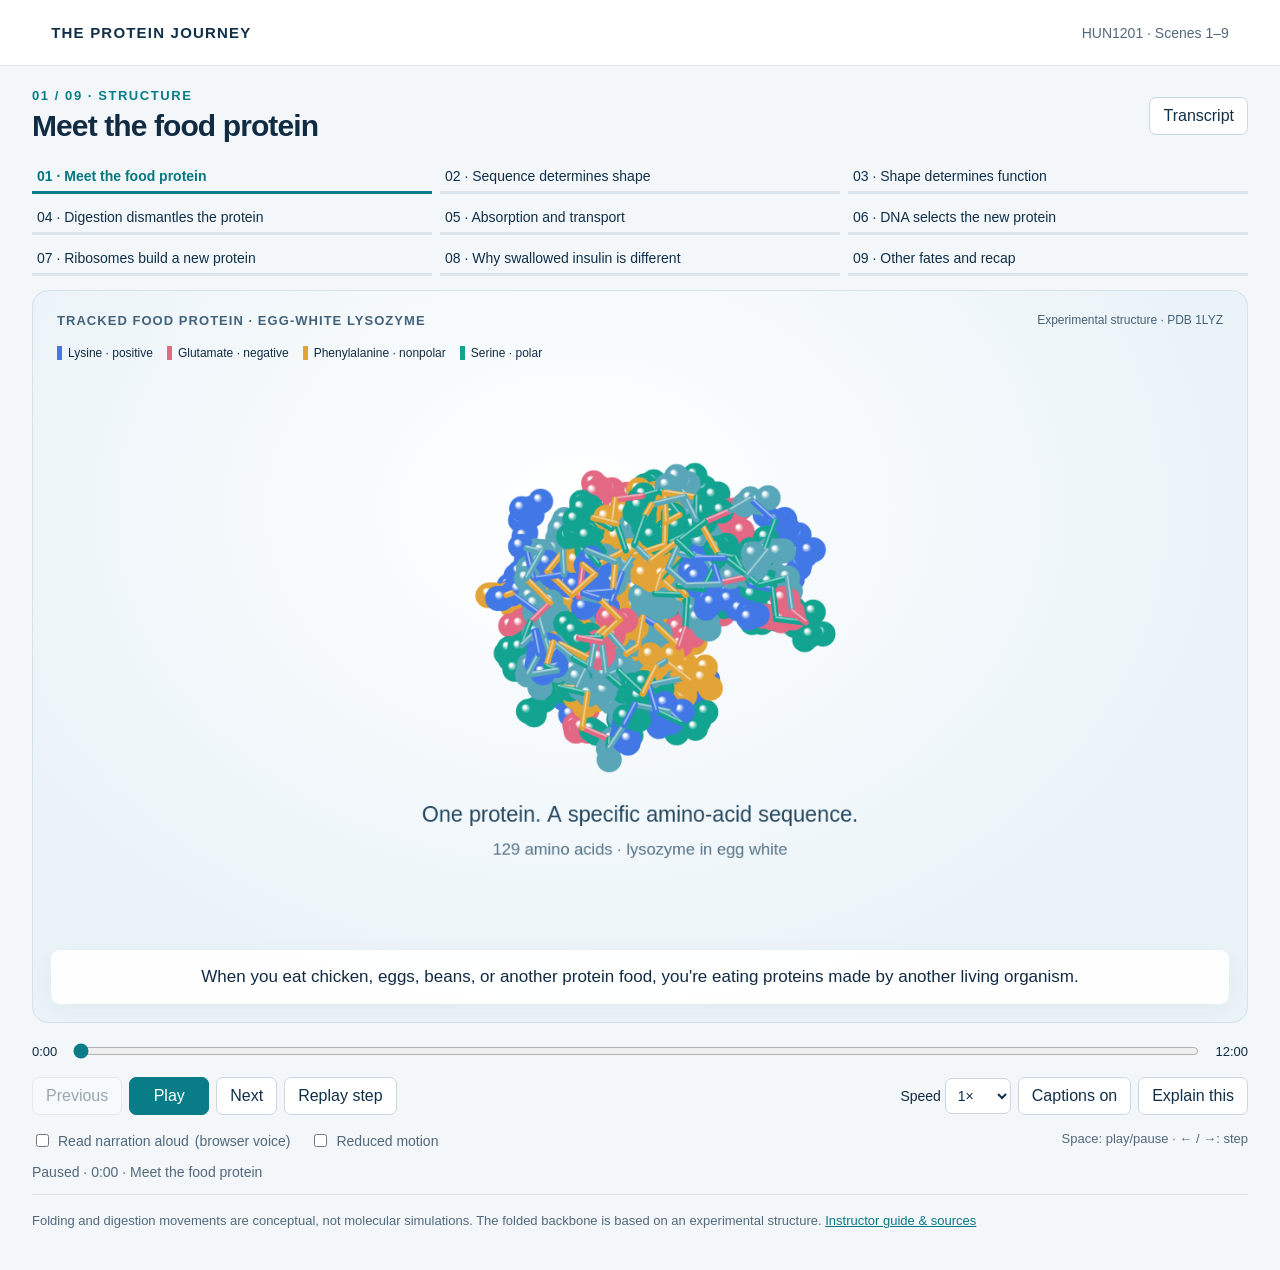
==== index.html @ 99b075dc "Add files via upload" ====
<!doctype html><html lang="en"><head><meta charset="utf-8"><meta name="viewport" content="width=device-width,initial-scale=1"><title>The Protein Journey · HUN1201</title><link rel="stylesheet" href="style.css"></head><body>
<header><a class="brand" href="#main">THE PROTEIN JOURNEY</a><span>HUN1201 · Scenes 1–9</span></header>
<main id="main"><div class="heading"><div><p class="eyebrow" id="chapter">01 / 09 · STRUCTURE</p><h1 id="title">Meet the food protein</h1></div><button id="transcriptBtn" aria-expanded="false" aria-controls="transcript">Transcript</button></div>
<nav aria-label="Scenes" id="chapters"></nav>
<section class="stage" aria-label="Animated molecular journey"><div class="canvas-window"><canvas id="canvas" width="1400" height="760" role="img" aria-label="Egg-white lysozyme shown as a rotating three-dimensional molecular backbone."></canvas></div><div class="stage-top"><span id="location">EGG-WHITE LYSOZYME</span><span id="modelNote">Experimental structure · PDB 1LYZ</span></div><div class="legend"><span class="lys">Lysine · positive</span><span class="glu">Glutamate · negative</span><span class="phe">Phenylalanine · nonpolar</span><span class="ser">Serine · polar</span></div><div id="caption" class="caption" aria-live="off"></div><div id="prediction" class="prediction" hidden><p class="eyebrow">PAUSE & PREDICT</p><h2 id="question"></h2><p>Think it through. There’s no score.</p><div id="answer" hidden></div><div class="prediction-actions"><button id="reveal">Reveal explanation</button><button id="continue">Continue</button></div></div></section>
<section class="transport" aria-label="Playback controls"><div class="timeline"><span id="clock">0:00</span><input id="seek" type="range" min="0" max="720" step="0.1" value="0" aria-label="Journey timeline"><span>12:00</span></div><div class="controls"><div><button id="prev" aria-label="Previous step">Previous</button><button id="play" class="primary">Play</button><button id="next" aria-label="Next step">Next</button><button id="replay">Replay step</button></div><div><label>Speed <select id="speed"><option value="1">1×</option><option value="1.5">1.5×</option><option value="2">2×</option></select></label><button id="cc" aria-pressed="true">Captions on</button><button id="explain" aria-expanded="false">Explain this</button></div></div><div class="preferences"><label><input id="voice" type="checkbox"> Read narration aloud <span id="voiceStatus">(browser voice)</span></label><label><input id="motion" type="checkbox"> Reduced motion</label><span>Space: play/pause · ← / →: step</span></div></section>
<p id="status" role="status">Press Play to begin. Audio starts only if you enable narration.</p><aside id="explanation" hidden></aside><section id="transcript" hidden><h2>Narration & visual description</h2><div id="transcriptText"></div></section><footer>Folding and digestion movements are conceptual, not molecular simulations. The folded backbone is based on an experimental structure. <a href="guide.html">Instructor guide & sources</a></footer></main>
<script src="assets/molecule.js"></script><script src="assets/narration.js"></script><script src="assets/pepsin.js"></script><script src="assets/trypsin.js"></script><script src="assets/biomodels.js"></script><script src="extension.js"></script><script src="app.js"></script></body></html>
---- style.css ----
:root{font-family:Inter,Arial,sans-serif;color:#112b43;background:#f3f7fa;font-size:16px;--teal:#087d88;--navy:#102f49}*{box-sizing:border-box}body{margin:0}header{height:66px;padding:0 4vw;display:flex;align-items:center;justify-content:space-between;background:#fff;border-bottom:1px solid #dbe5eb}header span{font-size:14px;color:#52687c}.brand{font-weight:800;letter-spacing:.08em;color:var(--navy);text-decoration:none;font-size:15px}main{max-width:1320px;margin:auto;padding:22px 32px}.heading{display:flex;justify-content:space-between;align-items:center;margin-bottom:18px}.eyebrow{font-size:13px;font-weight:700;letter-spacing:.12em;color:var(--teal);margin:0 0 6px}h1{font-size:30px;letter-spacing:-.03em;margin:0;font-weight:650}h2{font-size:22px}button,select{font:inherit;color:var(--navy);border:1px solid #c9d7e1;background:white;border-radius:7px;padding:9px 13px;cursor:pointer}button:hover{background:#e8f3f4}button:disabled{opacity:.4;cursor:default}button:focus-visible,input:focus-visible,select:focus-visible,a:focus-visible{outline:3px solid #df8b23;outline-offset:3px}.primary{background:var(--teal);color:white;border-color:var(--teal);min-width:80px}.primary:hover{background:#07626b}nav{display:grid;grid-template-columns:repeat(4,1fr);gap:8px;margin-bottom:14px}nav button{text-align:left;background:transparent;font-size:14px;border:0;border-bottom:3px solid #dbe5eb;border-radius:0;padding:8px 5px}nav button[aria-current=true]{border-color:var(--teal);font-weight:700;color:#057781}.stage{position:relative;background:radial-gradient(ellipse at 45% 30%,#fff 0%,#eaf3f8 70%);border-radius:16px;border:1px solid #d4e2ea;overflow:hidden;aspect-ratio:1400/760}canvas{width:100%;height:100%;display:block}.stage-top{position:absolute;top:22px;left:24px;right:24px;display:flex;justify-content:space-between;gap:10px;font-size:13px;letter-spacing:.08em;font-weight:700;color:#44637a}#modelNote{font-size:12px;font-weight:400;letter-spacing:0}.legend{position:absolute;left:24px;top:55px;display:flex;gap:14px;font-size:12px;flex-wrap:wrap}.legend span{border-left:5px solid;padding-left:6px}.lys{border-color:#4278e6!important}.glu{border-color:#e36883!important}.phe{border-color:#e2a436!important}.ser{border-color:#12a391!important}.caption{position:absolute;bottom:20px;left:50%;transform:translateX(-50%);width:90%;max-width:950px;border-radius:9px;background:rgba(255,255,255,.96);box-shadow:0 4px 20px #14354d0d;padding:14px 20px;font-size:17px;line-height:1.5;text-align:center;min-height:54px}.transport{padding:14px 0}.timeline{display:flex;align-items:center;gap:14px;font-size:13px;font-variant-numeric:tabular-nums}.timeline input{flex:1;accent-color:var(--teal);height:24px}.controls{display:flex;justify-content:space-between;gap:12px;margin-top:12px}.controls>div{display:flex;align-items:center;gap:7px}.controls label{font-size:14px}.controls select{padding:8px}.preferences{display:flex;flex-wrap:wrap;gap:20px;margin-top:16px;font-size:14px;color:#52687c}.preferences label{display:flex;gap:6px;align-items:center}.preferences input{accent-color:var(--teal)}.preferences>span{margin-left:auto;font-size:13px}#status{font-size:14px;color:#52687c;margin:0 0 14px}footer{border-top:1px solid #dbe5eb;padding:16px 0;font-size:13px;line-height:1.6;color:#52687c}a{color:#087784}#explanation,#transcript{background:#fff;padding:22px;border-radius:10px;margin:10px 0 20px;line-height:1.65}#transcript h3{margin-bottom:5px}#transcript p{margin-top:5px}.description{color:#52687c;font-size:14px}.prediction{position:absolute;top:50%;left:50%;transform:translate(-50%,-50%);width:550px;max-width:90%;padding:26px;background:#fff;border:1px solid #c6dce4;border-radius:12px;box-shadow:0 20px 80px #12354d40}.prediction h2{margin:8px 0 12px}.prediction p{font-size:15px;color:#52687c}.prediction-actions{display:flex;gap:8px;margin-top:20px}#answer{background:#eaf5f4;padding:14px;border-left:3px solid var(--teal);font-size:16px;line-height:1.5}[hidden]{display:none!important}@media(max-width:800px){header{padding:0 16px}.brand{font-size:12px}header span{font-size:12px}main{padding:18px 14px}h1{font-size:25px}.heading button{font-size:14px}nav button{font-size:12px}.stage{aspect-ratio:1/1}.stage-top{left:12px;right:12px;top:14px;font-size:11px}#modelNote{display:none}.legend{left:12px;top:38px;gap:6px;font-size:10px}.caption{bottom:12px;padding:10px;font-size:14px;width:94%}.controls{flex-direction:column}.controls>div{flex-wrap:wrap}.controls button{font-size:14px;padding:9px 10px}.preferences{gap:12px;font-size:13px}.preferences>span{margin-left:0}.prediction{padding:20px}.prediction h2{font-size:19px}.prediction-actions{flex-wrap:wrap}}

.canvas-window{width:100%;height:100%;overflow:hidden} @media(max-width:800px){.stage{height:560px;aspect-ratio:auto}.canvas-window{overflow-x:auto;overflow-y:hidden;scrollbar-width:thin;padding-top:65px;height:440px}.canvas-window canvas{width:1100px;height:597px;max-width:none;transform:translateY(-110px)}.caption{bottom:18px}.legend{font-size:12px}.stage:after{content:"Swipe the illustration to inspect the chain";position:absolute;bottom:135px;left:12px;color:#52687c;font-size:12px;pointer-events:none}}

nav{grid-template-columns:repeat(3,1fr)}nav button{padding:7px 5px}@media(max-width:800px){nav{grid-template-columns:repeat(3,1fr)}nav button{font-size:11px}.stage:after{content:"Swipe the illustration to inspect molecular detail"}}

@media(min-width:801px){.stage{aspect-ratio:auto}.canvas-window{height:auto;aspect-ratio:1400/760}.caption{position:relative;left:auto;bottom:auto;transform:none;width:calc(100% - 36px);max-width:none;margin:0 18px 18px}}
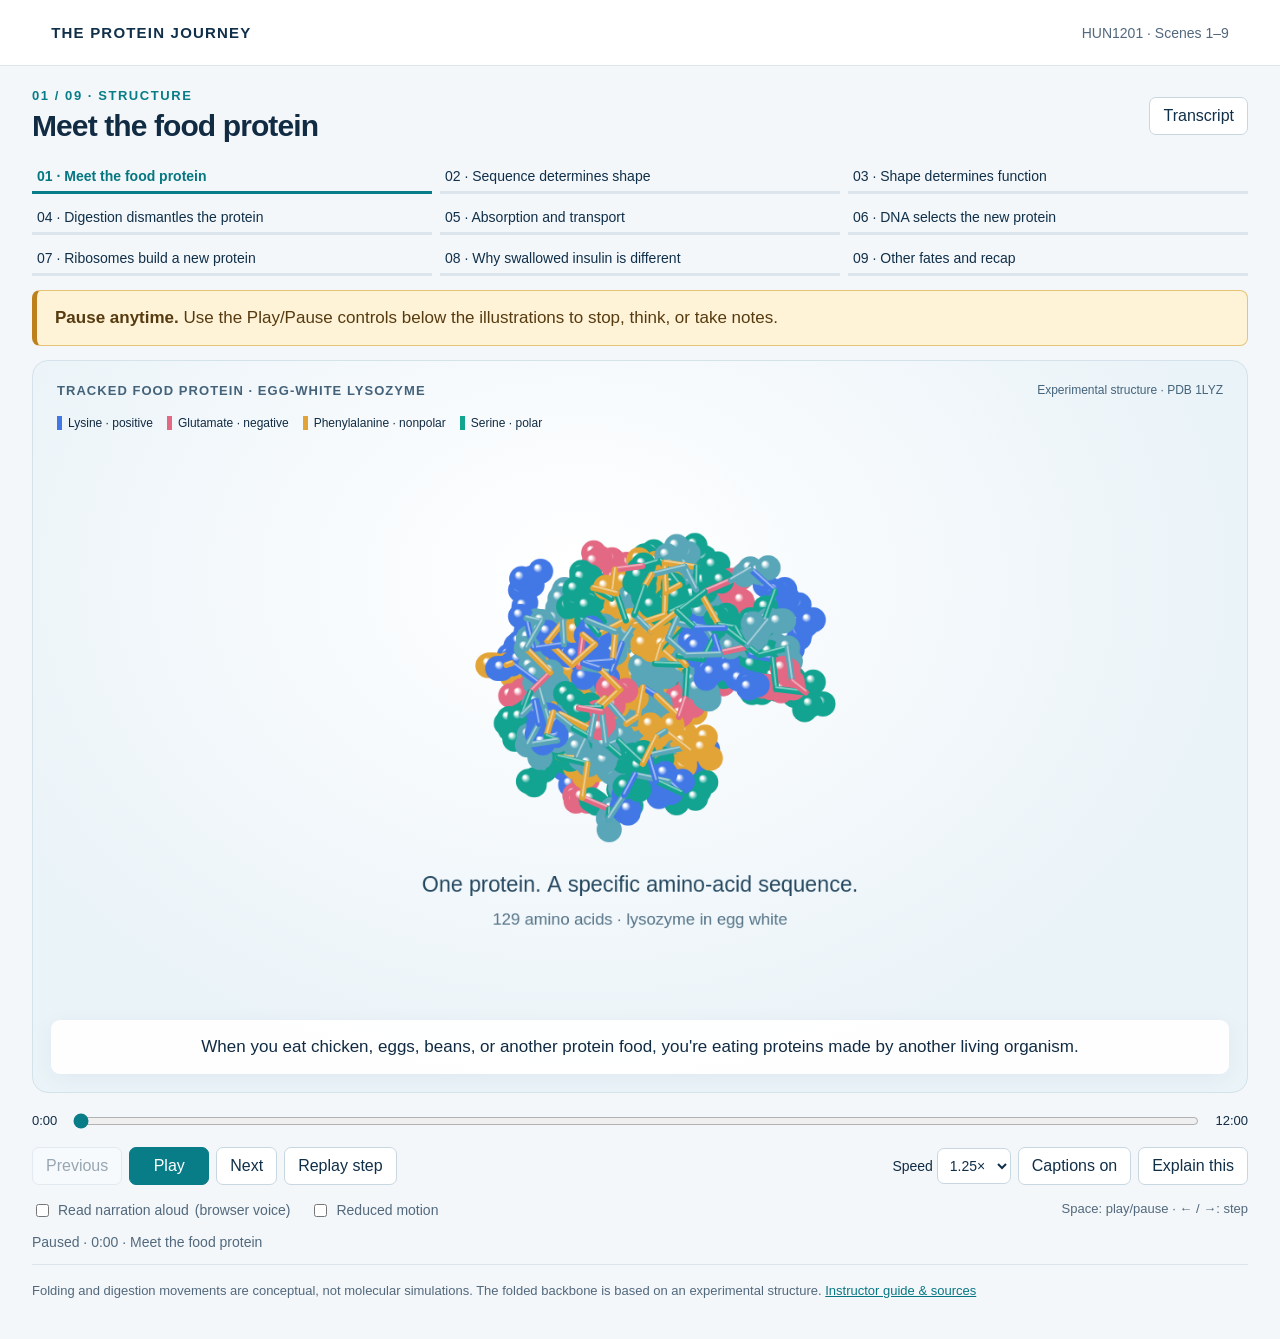
==== commit 2d2ad398: "Add files via upload" ====
--- a/index.html
+++ b/index.html
@@ -2,7 +2,8 @@
 <header><a class="brand" href="#main">THE PROTEIN JOURNEY</a><span>HUN1201 · Scenes 1–9</span></header>
 <main id="main"><div class="heading"><div><p class="eyebrow" id="chapter">01 / 09 · STRUCTURE</p><h1 id="title">Meet the food protein</h1></div><button id="transcriptBtn" aria-expanded="false" aria-controls="transcript">Transcript</button></div>
 <nav aria-label="Scenes" id="chapters"></nav>
+<p class="pause-notice"><strong>Pause anytime.</strong> Use the Play/Pause controls below the illustrations to stop, think, or take notes.</p>
 <section class="stage" aria-label="Animated molecular journey"><div class="canvas-window"><canvas id="canvas" width="1400" height="760" role="img" aria-label="Egg-white lysozyme shown as a rotating three-dimensional molecular backbone."></canvas></div><div class="stage-top"><span id="location">EGG-WHITE LYSOZYME</span><span id="modelNote">Experimental structure · PDB 1LYZ</span></div><div class="legend"><span class="lys">Lysine · positive</span><span class="glu">Glutamate · negative</span><span class="phe">Phenylalanine · nonpolar</span><span class="ser">Serine · polar</span></div><div id="caption" class="caption" aria-live="off"></div><div id="prediction" class="prediction" hidden><p class="eyebrow">PAUSE & PREDICT</p><h2 id="question"></h2><p>Think it through. There’s no score.</p><div id="answer" hidden></div><div class="prediction-actions"><button id="reveal">Reveal explanation</button><button id="continue">Continue</button></div></div></section>
-<section class="transport" aria-label="Playback controls"><div class="timeline"><span id="clock">0:00</span><input id="seek" type="range" min="0" max="720" step="0.1" value="0" aria-label="Journey timeline"><span>12:00</span></div><div class="controls"><div><button id="prev" aria-label="Previous step">Previous</button><button id="play" class="primary">Play</button><button id="next" aria-label="Next step">Next</button><button id="replay">Replay step</button></div><div><label>Speed <select id="speed"><option value="1">1×</option><option value="1.5">1.5×</option><option value="2">2×</option></select></label><button id="cc" aria-pressed="true">Captions on</button><button id="explain" aria-expanded="false">Explain this</button></div></div><div class="preferences"><label><input id="voice" type="checkbox"> Read narration aloud <span id="voiceStatus">(browser voice)</span></label><label><input id="motion" type="checkbox"> Reduced motion</label><span>Space: play/pause · ← / →: step</span></div></section>
+<section class="transport" aria-label="Playback controls"><div class="timeline"><span id="clock">0:00</span><input id="seek" type="range" min="0" max="720" step="0.1" value="0" aria-label="Journey timeline"><span>12:00</span></div><div class="controls"><div><button id="prev" aria-label="Previous step">Previous</button><button id="play" class="primary">Play</button><button id="next" aria-label="Next step">Next</button><button id="replay">Replay step</button></div><div><label>Speed <select id="speed"><option value="1">1×</option><option value="1.25" selected>1.25×</option><option value="1.5">1.5×</option><option value="2">2×</option></select></label><button id="cc" aria-pressed="true">Captions on</button><button id="explain" aria-expanded="false">Explain this</button></div></div><div class="preferences"><label><input id="voice" type="checkbox"> Read narration aloud <span id="voiceStatus">(browser voice)</span></label><label><input id="motion" type="checkbox"> Reduced motion</label><span>Space: play/pause · ← / →: step</span></div></section>
 <p id="status" role="status">Press Play to begin. Audio starts only if you enable narration.</p><aside id="explanation" hidden></aside><section id="transcript" hidden><h2>Narration & visual description</h2><div id="transcriptText"></div></section><footer>Folding and digestion movements are conceptual, not molecular simulations. The folded backbone is based on an experimental structure. <a href="guide.html">Instructor guide & sources</a></footer></main>
 <script src="assets/molecule.js"></script><script src="assets/narration.js"></script><script src="assets/pepsin.js"></script><script src="assets/trypsin.js"></script><script src="assets/biomodels.js"></script><script src="extension.js"></script><script src="app.js"></script></body></html>
--- a/style.css
+++ b/style.css
@@ -5,3 +5,5 @@
 nav{grid-template-columns:repeat(3,1fr)}nav button{padding:7px 5px}@media(max-width:800px){nav{grid-template-columns:repeat(3,1fr)}nav button{font-size:11px}.stage:after{content:"Swipe the illustration to inspect molecular detail"}}
 
 @media(min-width:801px){.stage{aspect-ratio:auto}.canvas-window{height:auto;aspect-ratio:1400/760}.caption{position:relative;left:auto;bottom:auto;transform:none;width:calc(100% - 36px);max-width:none;margin:0 18px 18px}}
+
+.pause-notice{margin:0 0 14px;padding:14px 18px;background:#fff3d7;border:1px solid #e7c377;border-left:5px solid #be801d;border-radius:8px;color:#563b10;font-size:17px;line-height:1.5}.pause-notice strong{font-weight:800}@media(max-width:800px){.pause-notice{font-size:15px;padding:12px 14px}}
